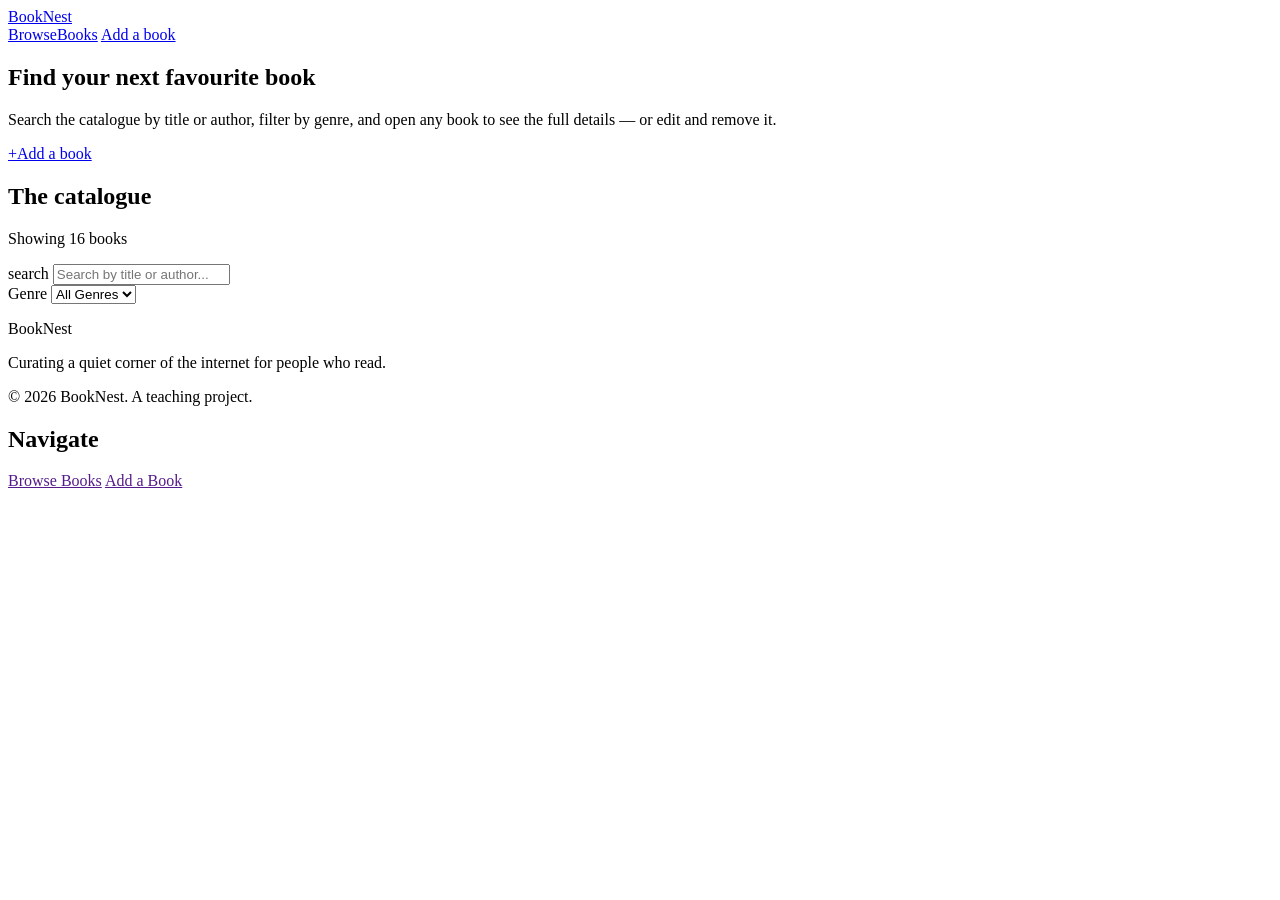
==== frontend/HTML/index.html @ 7cdb6aa8 "Finished the HTML" ====
<!doctype html>
<html lang="en">
  <head>
    <meta charset="UTF-8" />
    <meta name="viewport" content="width=device-width, initial-scale=1.0" />
    <title>BookNest-Find your next favorite book</title>
    <!-- ==================style sheets======================= -->
    <link rel="stylesheet" href="" />
    <link rel="stylesheet" href="" />
    <link rel="stylesheet" href="" />
    <link rel="stylesheet" href="" />
    <link rel="stylesheet" href="" />
  </head>
  <body>
    <!--==========navigation of the page(shared in every page)============= -->
    <header class="site-header">
      <div class="container">
        <a class="brand" href="#">BookNest</a>
        <nav class="main-nav">
          <a class="is-active" href="#">BrowseBooks</a>
          <a href="#">Add a book</a>
        </nav>
      </div>
    </header>
    <main class="site-main">
      <!--======================== Hero of the page ========================-->
      <section class="hero">
        <div class="hero-inner">
          <h1>Find your next favourite book</h1>
          <p class="hero-tagline">
            Search the catalogue by title or author, filter by genre, and open
            any book to see the full details — or edit and remove it.
          </p>
          <a class="btn btn-primary btn-pill" href="#">+Add a book</a>
        </div>
      </section>
      <!--======================== Search & Grid ========================-->
      <section class="page-section">
        <div class="container">
          <!--================= The catalogue heading ========================-->
          <div class="section-head">
            <h2>The catalogue</h2>
            <p class="result-count" id="result-count">Showing 16 books</p>
          </div>
          <!--==================== search + filtering =======================-->
          <div class="toolbar">
            <div class="toolbar-field toolbar-search">
              <label class="feild-lable" for="search-input">search</label>
              <input
                class="input"
                id="search-input"
                type="search"
                placeholder="Search by title or author..."
              />
            </div>
            <div class="toolbar-field toolbar-gener">
              <label class="field-lable" for="genre-select">Genre</label>
              <select id="genre-select" class="select">
                <option value>All Genres</option>
                <option value="Fiction">Fiction</option>
                <option value="Mystery">Mystery</option>
                <option value="Sci-Fi">Sci-Fi</option>
                <option value="Fantasy">Fantasy</option>
                <option value="Biography">Biography</option>
                <option value="History">History</option>
                <option value="Self-Help">Self-Help</option>
                <option value="Romance">Romance</option>
              </select>
            </div>
          </div>
          <div class="book-grid" id="book-grid"></div>
        </div>
      </section>
    </main>
    <!--======================== footer of the page (shared in every page) ========================-->
    <footer class="site-footer">
      <div class="container">
        <div class="footer-grid">
          <div>
            <p class="footer-brand">BookNest</p>
            <p>Curating a quiet corner of the internet for people who read.</p>
            <p class="footer-note">&copy; 2026 BookNest. A teaching project.</p>
          </div>
          <div>
            <h2 class="footer-heading">Navigate</h2>
            <div class="footer-links">
              <a href="">Browse Books</a>
              <a href="">Add a Book</a>
            </div>
          </div>
        </div>
      </div>
    </footer>
    <!--======================== scripts ========================-->
    <script src=""></script>
    <script src=""></script>
    <script src="index.js"></script>
  </body>
</html>
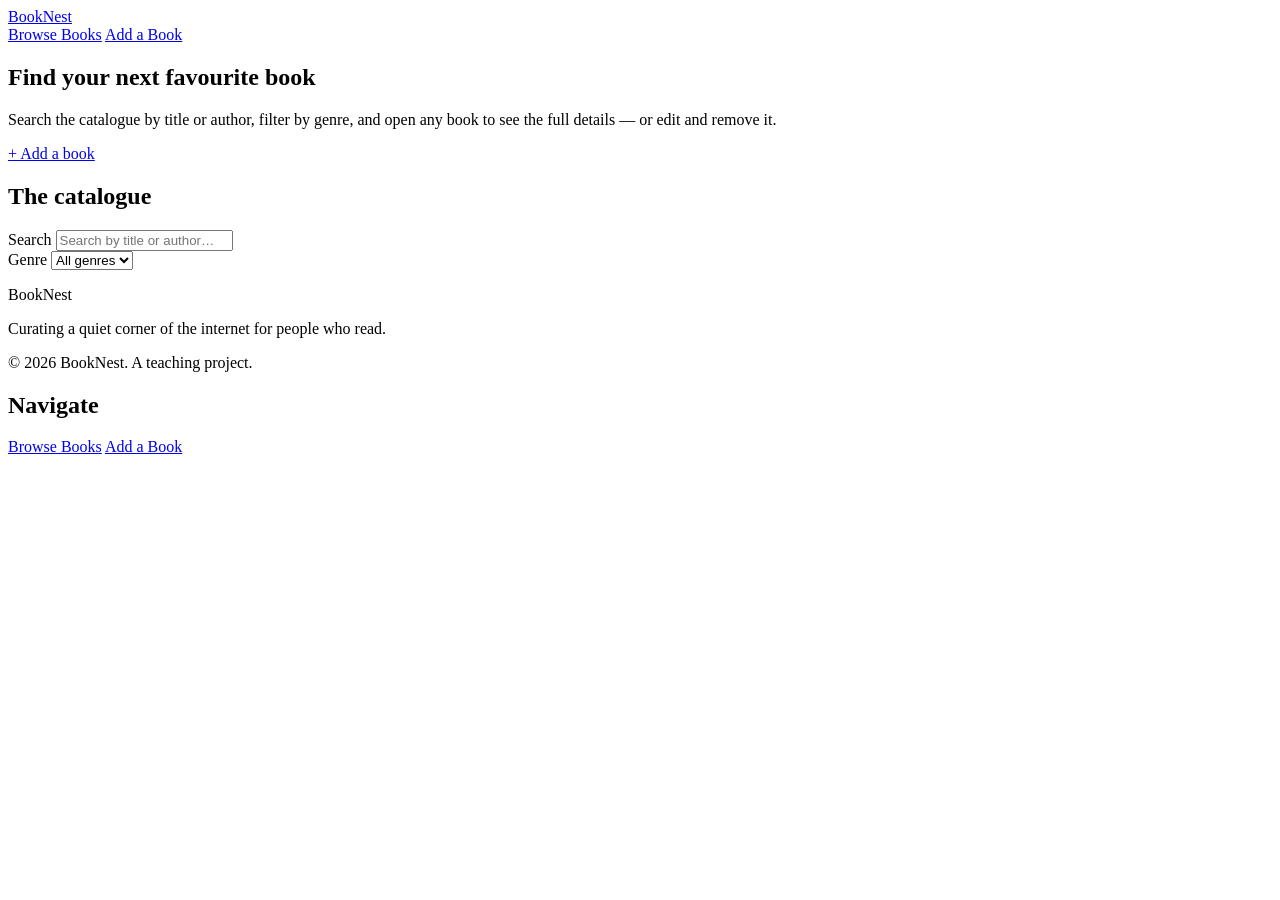
==== commit b2f85430: "css is going well" ====
--- a/frontend/HTML/index.html
+++ b/frontend/HTML/index.html
@@ -1,99 +1,119 @@
-<!doctype html>
+<!DOCTYPE html>
 <html lang="en">
-  <head>
-    <meta charset="UTF-8" />
-    <meta name="viewport" content="width=device-width, initial-scale=1.0" />
-    <title>BookNest-Find your next favorite book</title>
-    <!-- ==================style sheets======================= -->
-    <link rel="stylesheet" href="" />
-    <link rel="stylesheet" href="" />
-    <link rel="stylesheet" href="" />
-    <link rel="stylesheet" href="" />
-    <link rel="stylesheet" href="" />
-  </head>
-  <body>
-    <!--==========navigation of the page(shared in every page)============= -->
-    <header class="site-header">
+<head>
+  <meta charset="UTF-8" />
+  <meta name="viewport" content="width=device-width, initial-scale=1.0" />
+  <title>BookNest — Find your next favourite book</title>
+  <meta name="description" content="Browse, add, and manage a small book catalogue." />
+
+  <!-- Google Fonts: a display serif for headings, a clean sans for body text -->
+  <link rel="preconnect" href="https://fonts.googleapis.com" />
+  <link rel="preconnect" href="https://fonts.gstatic.com" crossorigin />
+  <link
+    href="https://fonts.googleapis.com/css2?family=Inter:wght@400;500;600&family=Literata:wght@600;700&display=swap"
+    rel="stylesheet"
+  />
+
+  <!-- Stylesheets load in cascade order: tokens, then base, then layout,
+       then components, then the media queries that override them all. -->
+  <link rel="stylesheet" href="css/variables.css" />
+  <link rel="stylesheet" href="css/base.css" />
+  <link rel="stylesheet" href="css/layout.css" />
+  <link rel="stylesheet" href="css/components.css" />
+  <link rel="stylesheet" href="css/responsive.css" />
+</head>
+<body>
+
+  <!-- ===================== HEADER (shared on every page) ===================== -->
+  <header class="site-header">
+    <div class="container">
+      <a class="brand" href="index.html">BookNest</a>
+      <nav class="main-nav" aria-label="Main navigation">
+        <a class="is-active" href="index.html">Browse Books</a>
+        <a href="add-book.html">Add a Book</a>
+      </nav>
+    </div>
+  </header>
+
+  <main class="site-main">
+
+    <!-- ============================= HERO ============================= -->
+    <section class="hero">
+      <div class="hero-inner">
+        <h1>Find your next favourite book</h1>
+        <p class="hero-tagline">
+          Search the catalogue by title or author, filter by genre, and open
+          any book to see the full details — or edit and remove it.
+        </p>
+        <a class="btn btn-primary btn-pill" href="add-book.html">
+          + Add a book
+        </a>
+      </div>
+    </section>
+
+    <!-- ========================== SEARCH + GRID ========================= -->
+    <section class="page-section">
       <div class="container">
-        <a class="brand" href="#">BookNest</a>
-        <nav class="main-nav">
-          <a class="is-active" href="#">BrowseBooks</a>
-          <a href="#">Add a book</a>
-        </nav>
+
+        <div class="section-head">
+          <h2>The catalogue</h2>
+          <p class="result-count" id="result-count"></p>
+        </div>
+
+        <!-- ===================== SEARCH + FILTER TOOLBAR ==================== -->
+        <div class="toolbar">
+          <div class="toolbar-field toolbar-search">
+            <label class="field-label" for="search-input">Search</label>
+            <input
+              class="input"
+              type="search"
+              id="search-input"
+              placeholder="Search by title or author…"
+              autocomplete="off"
+            />
+          </div>
+
+          <div class="toolbar-field toolbar-genre">
+            <label class="field-label" for="genre-select">Genre</label>
+            <!-- index.js adds one <option> per genre from the API.
+                 The empty value means "don't filter by genre at all". -->
+            <select class="select" id="genre-select">
+              <option value="">All genres</option>
+            </select>
+          </div>
+        </div>
+
+        <!-- The CSS Grid the cards land in. index.js fills it. -->
+        <div class="book-grid" id="book-grid"></div>
+
       </div>
-    </header>
-    <main class="site-main">
-      <!--======================== Hero of the page ========================-->
-      <section class="hero">
-        <div class="hero-inner">
-          <h1>Find your next favourite book</h1>
-          <p class="hero-tagline">
-            Search the catalogue by title or author, filter by genre, and open
-            any book to see the full details — or edit and remove it.
-          </p>
-          <a class="btn btn-primary btn-pill" href="#">+Add a book</a>
+    </section>
+
+  </main>
+
+  <!-- ===================== FOOTER (shared on every page) ==================== -->
+  <footer class="site-footer">
+    <div class="container">
+      <div class="footer-grid">
+        <div>
+          <p class="footer-brand">BookNest</p>
+          <p>Curating a quiet corner of the internet for people who read.</p>
+          <p class="footer-note">© 2026 BookNest. A teaching project.</p>
         </div>
-      </section>
-      <!--======================== Search & Grid ========================-->
-      <section class="page-section">
-        <div class="container">
-          <!--================= The catalogue heading ========================-->
-          <div class="section-head">
-            <h2>The catalogue</h2>
-            <p class="result-count" id="result-count">Showing 16 books</p>
-          </div>
-          <!--==================== search + filtering =======================-->
-          <div class="toolbar">
-            <div class="toolbar-field toolbar-search">
-              <label class="feild-lable" for="search-input">search</label>
-              <input
-                class="input"
-                id="search-input"
-                type="search"
-                placeholder="Search by title or author..."
-              />
-            </div>
-            <div class="toolbar-field toolbar-gener">
-              <label class="field-lable" for="genre-select">Genre</label>
-              <select id="genre-select" class="select">
-                <option value>All Genres</option>
-                <option value="Fiction">Fiction</option>
-                <option value="Mystery">Mystery</option>
-                <option value="Sci-Fi">Sci-Fi</option>
-                <option value="Fantasy">Fantasy</option>
-                <option value="Biography">Biography</option>
-                <option value="History">History</option>
-                <option value="Self-Help">Self-Help</option>
-                <option value="Romance">Romance</option>
-              </select>
-            </div>
-          </div>
-          <div class="book-grid" id="book-grid"></div>
-        </div>
-      </section>
-    </main>
-    <!--======================== footer of the page (shared in every page) ========================-->
-    <footer class="site-footer">
-      <div class="container">
-        <div class="footer-grid">
-          <div>
-            <p class="footer-brand">BookNest</p>
-            <p>Curating a quiet corner of the internet for people who read.</p>
-            <p class="footer-note">&copy; 2026 BookNest. A teaching project.</p>
-          </div>
-          <div>
-            <h2 class="footer-heading">Navigate</h2>
-            <div class="footer-links">
-              <a href="">Browse Books</a>
-              <a href="">Add a Book</a>
-            </div>
+
+        <div>
+          <h2 class="footer-heading">Navigate</h2>
+          <div class="footer-links">
+            <a href="index.html">Browse Books</a>
+            <a href="add-book.html">Add a Book</a>
           </div>
         </div>
       </div>
-    </footer>
-    <!--======================== scripts ========================-->
-    <script src=""></script>
-    <script src=""></script>
-    <script src="index.js"></script>
-  </body>
+    </div>
+  </footer>
+
+  <script src="js/config.js"></script>
+  <script src="js/utils.js"></script>
+  <script src="js/index.js"></script>
+</body>
 </html>
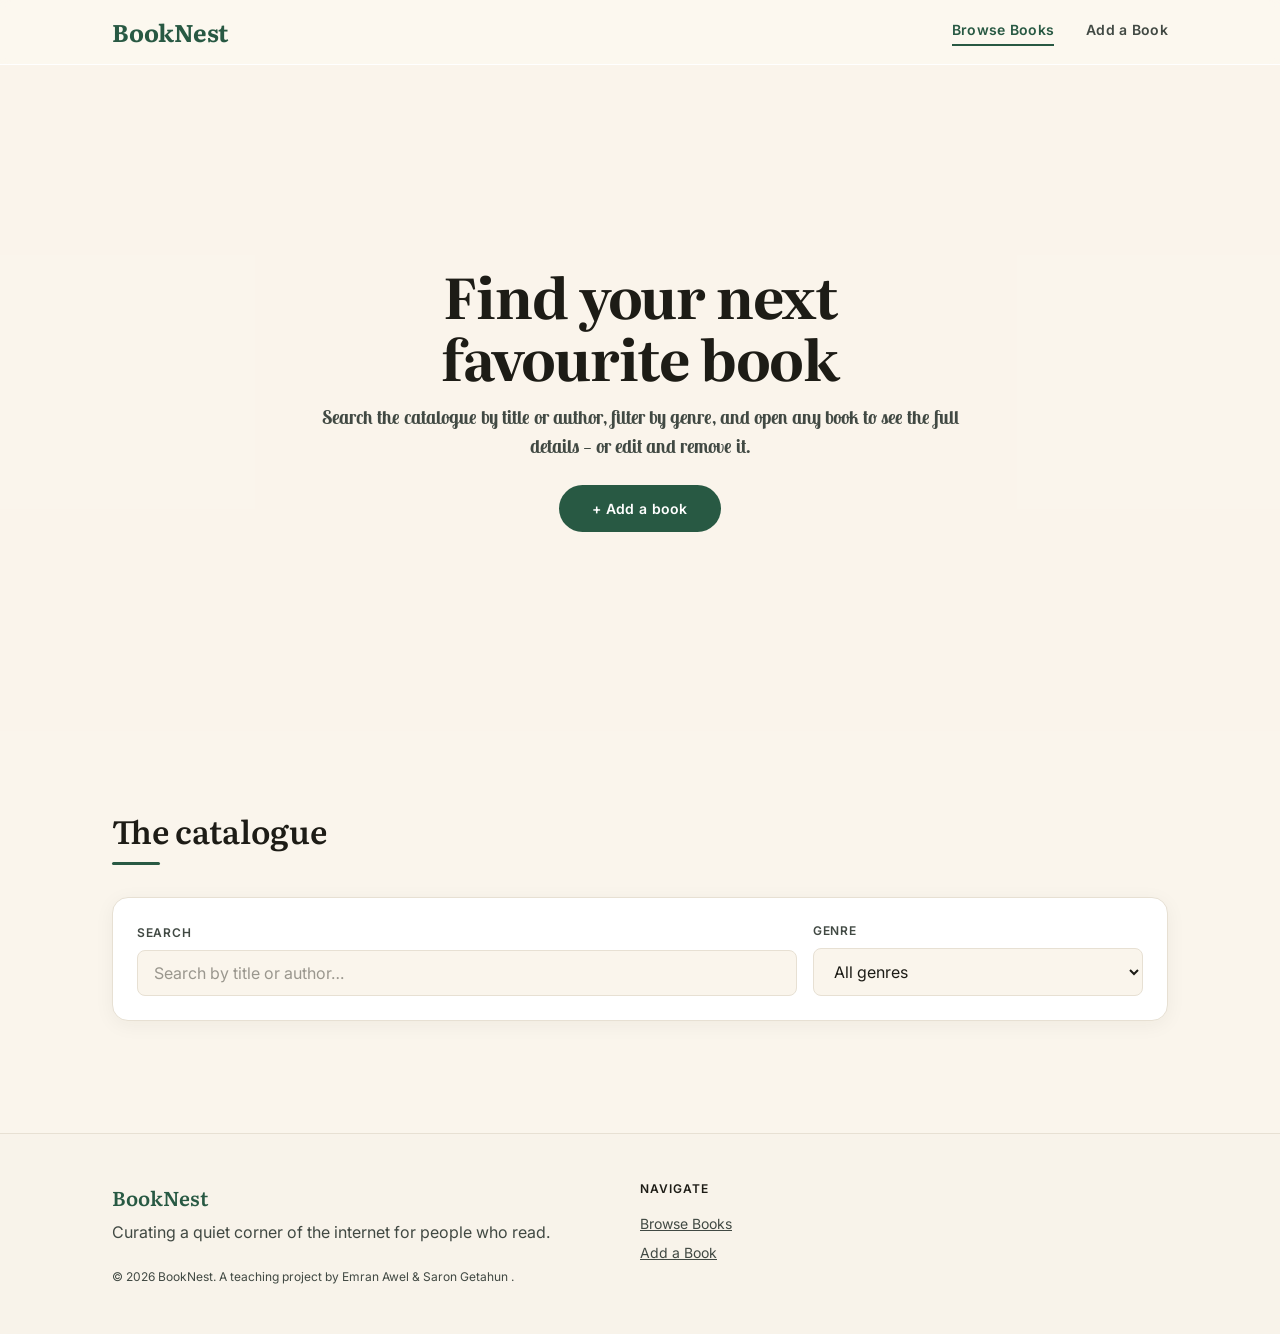
==== commit 3d48cc1e: "css finished" ====
--- a/frontend/HTML/index.html
+++ b/frontend/HTML/index.html
@@ -1,119 +1,130 @@
-<!DOCTYPE html>
+<!doctype html>
 <html lang="en">
-<head>
-  <meta charset="UTF-8" />
-  <meta name="viewport" content="width=device-width, initial-scale=1.0" />
-  <title>BookNest — Find your next favourite book</title>
-  <meta name="description" content="Browse, add, and manage a small book catalogue." />
+  <head>
+    <meta charset="UTF-8" />
+    <meta name="viewport" content="width=device-width, initial-scale=1.0" />
+    <title>BookNest — Find your next favourite book</title>
+    <meta
+      name="description"
+      content="Browse, add, and manage a small book catalogue."
+    />
 
-  <!-- Google Fonts: a display serif for headings, a clean sans for body text -->
-  <link rel="preconnect" href="https://fonts.googleapis.com" />
-  <link rel="preconnect" href="https://fonts.gstatic.com" crossorigin />
-  <link
-    href="https://fonts.googleapis.com/css2?family=Inter:wght@400;500;600&family=Literata:wght@600;700&display=swap"
-    rel="stylesheet"
-  />
+    <!-- Google Fonts: a display serif for headings, a clean sans for body text -->
+    <link rel="preconnect" href="https://fonts.googleapis.com" />
+    <link rel="preconnect" href="https://fonts.gstatic.com" crossorigin />
+    <link
+      href="https://fonts.googleapis.com/css2?family=Inter:wght@400;500;600&family=Literata:wght@600;700&display=swap"
+      rel="stylesheet"
+    />
+    <link rel="preconnect" href="https://fonts.googleapis.com" />
+    <link rel="preconnect" href="https://fonts.gstatic.com" crossorigin />
+    <link
+      href="https://fonts.googleapis.com/css2?family=Lobster+Two:ital,wght@0,400;0,700;1,400;1,700&family=Yuyu+Short&display=swap"
+      rel="stylesheet"
+    />
 
-  <!-- Stylesheets load in cascade order: tokens, then base, then layout,
-       then components, then the media queries that override them all. -->
-  <link rel="stylesheet" href="css/variables.css" />
-  <link rel="stylesheet" href="css/base.css" />
-  <link rel="stylesheet" href="css/layout.css" />
-  <link rel="stylesheet" href="css/components.css" />
-  <link rel="stylesheet" href="css/responsive.css" />
-</head>
-<body>
+    <link
+      rel="shortcut icon"
+      href="../images/icon/books-stack-of-three.png"
+      type="image/x-icon"
+    />
 
-  <!-- ===================== HEADER (shared on every page) ===================== -->
-  <header class="site-header">
-    <div class="container">
-      <a class="brand" href="index.html">BookNest</a>
-      <nav class="main-nav" aria-label="Main navigation">
-        <a class="is-active" href="index.html">Browse Books</a>
-        <a href="add-book.html">Add a Book</a>
-      </nav>
-    </div>
-  </header>
+    <link rel="stylesheet" href="../CSS/variables.css" />
+    <link rel="stylesheet" href="../CSS/base.css" />
+    <link rel="stylesheet" href="../CSS/layout.css" />
+    <link rel="stylesheet" href="../CSS/components.css" />
+    <link rel="stylesheet" href="../CSS/responsive.css" />
+  </head>
+  <body>
+    <!-- ===================== HEADER (shared on every page) ===================== -->
+    <header class="site-header">
+      <div class="container">
+        <a class="brand" href="index.html">BookNest</a>
+        <nav class="main-nav" aria-label="Main navigation">
+          <a class="is-active" href="index.html">Browse Books</a>
+          <a href="add-book.html">Add a Book</a>
+        </nav>
+      </div>
+    </header>
 
-  <main class="site-main">
+    <main class="site-main">
+      <!-- ============================= HERO ============================= -->
+      <section class="hero">
+        <div class="hero-inner">
+          <h1>Find your next favourite book</h1>
+          <p class="hero-tagline">
+            Search the catalogue by title or author, filter by genre, and open
+            any book to see the full details — or edit and remove it.
+          </p>
+          <a class="btn btn-primary btn-pill" href="add-book.html">
+            + Add a book
+          </a>
+        </div>
+      </section>
 
-    <!-- ============================= HERO ============================= -->
-    <section class="hero">
-      <div class="hero-inner">
-        <h1>Find your next favourite book</h1>
-        <p class="hero-tagline">
-          Search the catalogue by title or author, filter by genre, and open
-          any book to see the full details — or edit and remove it.
-        </p>
-        <a class="btn btn-primary btn-pill" href="add-book.html">
-          + Add a book
-        </a>
-      </div>
-    </section>
-
-    <!-- ========================== SEARCH + GRID ========================= -->
-    <section class="page-section">
-      <div class="container">
-
-        <div class="section-head">
-          <h2>The catalogue</h2>
-          <p class="result-count" id="result-count"></p>
-        </div>
-
-        <!-- ===================== SEARCH + FILTER TOOLBAR ==================== -->
-        <div class="toolbar">
-          <div class="toolbar-field toolbar-search">
-            <label class="field-label" for="search-input">Search</label>
-            <input
-              class="input"
-              type="search"
-              id="search-input"
-              placeholder="Search by title or author…"
-              autocomplete="off"
-            />
+      <!-- ========================== SEARCH + GRID ========================= -->
+      <section class="page-section">
+        <div class="container">
+          <div class="section-head">
+            <h2>The catalogue</h2>
+            <p class="result-count" id="result-count"></p>
           </div>
 
-          <div class="toolbar-field toolbar-genre">
-            <label class="field-label" for="genre-select">Genre</label>
-            <!-- index.js adds one <option> per genre from the API.
+          <!-- ===================== SEARCH + FILTER TOOLBAR ==================== -->
+          <div class="toolbar">
+            <div class="toolbar-field toolbar-search">
+              <label class="field-label" for="search-input">Search</label>
+              <input
+                class="input"
+                type="search"
+                id="search-input"
+                placeholder="Search by title or author…"
+                autocomplete="off"
+              />
+            </div>
+
+            <div class="toolbar-field toolbar-genre">
+              <label class="field-label" for="genre-select">Genre</label>
+              <!-- index.js adds one <option> per genre from the API.
                  The empty value means "don't filter by genre at all". -->
-            <select class="select" id="genre-select">
-              <option value="">All genres</option>
-            </select>
+              <select class="select" id="genre-select">
+                <option value="">All genres</option>
+              </select>
+            </div>
           </div>
+
+          <!-- The CSS Grid the cards land in. index.js fills it. -->
+          <div class="book-grid" id="book-grid"></div>
         </div>
+      </section>
+    </main>
 
-        <!-- The CSS Grid the cards land in. index.js fills it. -->
-        <div class="book-grid" id="book-grid"></div>
+    <!-- ===================== FOOTER (shared on every page) ==================== -->
+    <footer class="site-footer">
+      <div class="container">
+        <div class="footer-grid">
+          <div>
+            <p class="footer-brand">BookNest</p>
+            <p>Curating a quiet corner of the internet for people who read.</p>
+            <p class="footer-note">
+              © 2026 BookNest. A teaching project by Emran Awel &amp; Saron
+              Getahun .
+            </p>
+          </div>
 
-      </div>
-    </section>
-
-  </main>
-
-  <!-- ===================== FOOTER (shared on every page) ==================== -->
-  <footer class="site-footer">
-    <div class="container">
-      <div class="footer-grid">
-        <div>
-          <p class="footer-brand">BookNest</p>
-          <p>Curating a quiet corner of the internet for people who read.</p>
-          <p class="footer-note">© 2026 BookNest. A teaching project.</p>
-        </div>
-
-        <div>
-          <h2 class="footer-heading">Navigate</h2>
-          <div class="footer-links">
-            <a href="index.html">Browse Books</a>
-            <a href="add-book.html">Add a Book</a>
+          <div>
+            <h2 class="footer-heading">Navigate</h2>
+            <div class="footer-links">
+              <a href="index.html">Browse Books</a>
+              <a href="add-book.html">Add a Book</a>
+            </div>
           </div>
         </div>
       </div>
-    </div>
-  </footer>
+    </footer>
 
-  <script src="js/config.js"></script>
-  <script src="js/utils.js"></script>
-  <script src="js/index.js"></script>
-</body>
+    <script src="js/config.js"></script>
+    <script src="js/utils.js"></script>
+    <script src="js/index.js"></script>
+  </body>
 </html>
--- a/frontend/CSS/variables.css
+++ b/frontend/CSS/variables.css
@@ -0,0 +1,52 @@
+:root {
+  /* ---- Palette: a warm "independent bookshop" scheme -------------------- */
+  --color-bg: #faf5ec; /* paper — the page background */
+  --color-surface: #ffffff; /* cards sit slightly above the paper */
+  --color-surface-soft: #f8f3ea; /* tinted bands (footer, feature strip) */
+  --color-text: #1d1c16; /* ink — softer than pure black */
+  --color-muted: #414943; /* secondary text */
+  --color-accent: #285943; /* forest green — buttons and links */
+  --color-accent-dark: #0c412d; /* the hover/pressed version */
+  --color-accent-soft: #d7e9df; /* pale green wash */
+  --color-gold: #9a7420; /* muted gold — ratings and genre tags */
+  --color-gold-soft: #f5e6c4; /* the gold at low strength */
+  --color-border: #e7e0d3; /* hairline borders */
+  --color-error: #ba1a1a;
+  --color-error-bg: #ffdad6;
+  --color-success: #1e4f25;
+  --color-success-bg: #d7e9df;
+
+  /* ---- Spacing scale ---------------------------------------------------
+     Everything is a multiple of 4px, so the layout keeps a steady rhythm. */
+  --space-1: 4px;
+  --space-2: 8px;
+  --space-3: 16px;
+  --space-4: 24px;
+  --space-5: 32px;
+  --space-6: 48px;
+  --space-7: 64px;
+
+  /* ---- Corner radius --------------------------------------------------- */
+  --radius-sm: 0.25rem;
+  --radius: 0.5rem; 
+  --radius-md: 0.75rem;
+  --radius-lg: 1rem; 
+  --radius-xl: 1.5rem;
+  --radius-full: 9999px; 
+
+  /* ---- Shadows --------------------------------------------------------- */
+  --shadow-soft: 0 4px 20px rgba(36, 33, 28, 0.05);
+  --shadow-lift: 0 12px 28px rgba(36, 33, 28, 0.12);
+  --shadow-cover:
+    0 12px 24px -4px rgba(36, 33, 28, 0.15),
+    0 4px 8px -2px rgba(36, 33, 28, 0.05);
+
+  /* ---- Typography ------------------------------------------------------ */
+  --font-display: "Literata", Georgia, "Times New Roman", serif;
+  --font-body: "Inter", "Segoe UI", Helvetica, Arial, sans-serif;
+  --font-p1: "Lobster Two", sans-serif;
+
+  /* ---- Layout ---------------------------------------------------------- */
+  --container-max: 1120px; 
+  --header-height: 64px;
+}
--- a/frontend/CSS/base.css
+++ b/frontend/CSS/base.css
@@ -0,0 +1,153 @@
+*,
+*::before,
+*::after {
+  box-sizing: border-box;
+}
+
+body,
+h1,
+h2,
+h3,
+h4,
+h5,
+h6,
+p,
+figure,
+blockquote,
+ul,
+ol,
+dl,
+dd {
+  margin: 0;
+}
+
+ul,
+ol {
+  padding: 0;
+  list-style: none;
+}
+
+html {
+  scroll-behavior: smooth;
+}
+
+h1,
+h2,
+h3 {
+  scroll-margin-top: calc(var(--header-height) + var(--space-4));
+}
+
+::selection {
+  background-color: var(--color-accent-soft);
+  color: var(--color-accent-dark);
+}
+
+body {
+  background-color: var(--color-bg);
+  color: var(--color-text);
+  font-family: var(--font-body);
+  font-size: 1rem;
+  line-height: 1.5;
+  min-height: 100vh;
+  display: flex;
+  flex-direction: column;
+  -webkit-font-smoothing: antialiased;
+}
+
+h1,
+h2,
+h3,
+h4 {
+  font-family: var(--font-display);
+  font-weight: 700;
+  line-height: 1.2;
+  color: var(--color-text);
+}
+
+h1 {
+  font-size: 2rem;
+  letter-spacing: -0.01em;
+}
+
+.hero .hero-inner p {
+  font-family: var(--font-p1);
+  font-size: 1.2rem;
+  font-weight: 700;
+  font-style: normal;
+}
+
+h2 {
+  font-size: 1.625rem;
+  font-weight: 600;
+}
+
+h3 {
+  font-size: 1.25rem;
+  font-weight: 600;
+}
+
+p {
+  color: var(--color-muted);
+}
+
+.prose p + p {
+  margin-top: var(--space-3);
+}
+
+small {
+  font-size: 0.75rem;
+}
+
+/* ---- Links --------------------------------------------------------------*/
+a {
+  color: var(--color-accent);
+  text-decoration: none;
+  transition: color 0.2s ease;
+}
+
+a:hover {
+  color: var(--color-accent-dark);
+  text-decoration: underline;
+  text-underline-offset: 3px;
+}
+
+a:focus-visible,
+button:focus-visible,
+input:focus-visible,
+select:focus-visible,
+textarea:focus-visible {
+  outline: 2px solid var(--color-accent);
+  outline-offset: 2px;
+}
+
+/* ---- images--------------------------------------------------------------*/
+img,
+svg {
+  display: block;
+  max-width: 100%;
+}
+
+button,
+input,
+select,
+textarea {
+  font-family: inherit;
+  font-size: 1rem;
+  color: inherit;
+}
+
+button {
+  cursor: pointer;
+}
+
+.visually-hidden {
+  position: absolute;
+  width: 1px;
+  height: 1px;
+  padding: 0;
+  margin: -1px;
+  overflow: hidden;
+  clip: rect(0, 0, 0, 0);
+  white-space: nowrap;
+  border: 0;
+}
--- a/frontend/CSS/layout.css
+++ b/frontend/CSS/layout.css
@@ -0,0 +1,184 @@
+/* ==========================================================================
+  header, nav, containers, footer,and the two page-level grids.
+   ========================================================================== */
+
+/* ---- The centred container ----------------------------------------------*/
+.container {
+  width: 100%;
+  max-width: var(--container-max);
+  margin-inline: auto;
+  padding-inline: var(--space-3); 
+}
+
+/* ---- Sticky header ------------------------------------------------------ */
+.site-header {
+  position: sticky;
+  top: 0;
+  z-index: 50;
+  background-color: rgba(254, 249, 240, 0.555);
+  backdrop-filter: blur(5px);
+  border-bottom: 1px solid var(--color-surface);
+}
+
+.site-header .container { 
+  display: flex;
+  align-items: center;
+  justify-content: space-between;
+  gap: var(--space-3);
+  min-height: var(--header-height);
+  flex-wrap: wrap;
+  padding-block: var(--space-2);
+}
+
+.brand {
+  font-family: var(--font-display);
+  font-size: 1.5rem;
+  font-weight: 700;
+  color: var(--color-accent);
+  letter-spacing: -0.01em;
+}
+
+.brand:hover {
+  text-decoration: none;
+  color: var(--color-accent-dark);
+}
+
+.main-nav {
+  display: flex;
+  flex-wrap: wrap;
+  align-items: center;
+  gap: var(--space-3);
+}
+
+.main-nav > a {
+  color: var(--color-muted);
+  font-size: 0.875rem; 
+  font-weight: 600;
+  letter-spacing: 0.02em;
+  padding-bottom: var(--space-1);
+  border-bottom: 2px solid transparent;
+}
+
+.main-nav > a:hover {
+  color: var(--color-accent);
+  text-decoration: none;
+  border-bottom-color: var(--color-border);
+}
+
+.main-nav > a.is-active {
+  color: var(--color-accent);
+  border-bottom-color: var(--color-accent);
+}
+
+/* ---- Page scaffolding --------------------------------------------------- */
+.site-main {
+  flex: 1;
+}
+
+.page-section {
+  padding-block: var(--space-6);
+}
+
+.section-head {
+  display: flex;
+  flex-wrap: wrap;
+  align-items: flex-end;
+  justify-content: space-between;
+  gap: var(--space-3);
+  margin-bottom: var(--space-5);
+}
+
+.section-head h2 {
+  position: relative;
+  padding-bottom: var(--space-3);
+}
+
+.section-head h2::after {
+  content: "";
+  position: absolute;
+  left: 0;
+  bottom: 0;
+  width: 48px;
+  height: 3px;
+  border-radius: var(--radius-full);
+  background-color: var(--color-accent);
+}
+
+.section-head-center h2::after {
+  left: 50%;
+  transform: translateX(-50%);
+}
+
+.band {
+  background-color: var(--color-surface-soft);
+  border-block: 1px solid var(--color-border);
+  padding-block: var(--space-6);
+  margin-top: var(--space-6);
+}
+
+/* ---- CSS GRID: the book grid ------------------------------------------*/
+.book-grid {
+  display: grid;
+  grid-template-columns: repeat(auto-fill, minmax(220px, 1fr));
+  gap: var(--space-4);
+}
+
+.feature-grid {
+  display: grid;
+  grid-template-columns: 1fr;    /* single column on mobile */
+  gap: var(--space-5);
+}
+
+/* ---- Footer -------------------------------------------------------------- */
+.site-footer {
+  background-color: var(--color-surface-soft);
+  border-top: 1px solid var(--color-border);
+  padding-block: var(--space-6);
+  margin-top: auto;   /* the other half of the sticky-footer trick */
+}
+
+.footer-grid {
+  display: grid;
+  grid-template-columns: 1fr;
+  gap: var(--space-5);
+}
+
+.footer-brand {
+  font-family: var(--font-display);
+  font-size: 1.25rem;
+  font-weight: 600;
+  color: var(--color-accent);
+  margin-bottom: var(--space-2);
+}
+
+.footer-heading {
+  font-family: var(--font-body);
+  font-size: 0.75rem;
+  font-weight: 600;
+  text-transform: uppercase;    /* shout it in small caps */
+  letter-spacing: 0.08em;
+  color: var(--color-text);
+  margin-bottom: var(--space-3);
+}
+
+.footer-links {
+  display: flex;
+  flex-direction: column;
+  gap: var(--space-2);
+}
+
+.footer-links a {
+  color: var(--color-muted);
+  font-size: 0.875rem;
+  text-decoration: underline;
+}
+
+.footer-links a:hover {
+  color: var(--color-gold);
+}
+
+.footer-note {
+  font-size: 0.75rem;
+  color: var(--color-muted);
+  margin-top: var(--space-4);
+}
--- a/frontend/CSS/components.css
+++ b/frontend/CSS/components.css
@@ -0,0 +1,589 @@
+.hero {
+  position: relative;
+  min-height: 60vh;
+  display: flex;
+  align-items: center;
+  justify-content: center;
+  text-align: center;
+  background-image: url("https://tse2.mm.bing.net/th/id/OIP.qH_e-1vPAMsrbYinvAvFvgHaDt?r=0&rs=1&pid=ImgDetMain&o=7&rm=3");
+  background-size: cover;
+  background-position: center;
+  background-repeat: no-repeat;
+  padding-block: var(--space-7);
+  overflow: hidden;
+}
+
+.hero::before {
+  content: "";
+  position: absolute;
+  top: 0;
+  right: 0;
+  bottom: 0;
+  left: 0;
+  background-color: rgba(250, 245, 236, 0.66);
+}
+
+.hero-inner {
+  position: relative;
+  z-index: 1;
+  max-width: 42rem;
+  margin-inline: auto;
+  padding-inline: var(--space-3);
+}
+
+.hero h1 {
+  font-size: 2rem;
+  margin-bottom: var(--space-3);
+}
+
+.hero-tagline {
+  font-size: 1.0625rem;
+  color: var(--color-muted);
+  margin-bottom: var(--space-4);
+}
+
+.btn {
+  display: inline-flex;
+  align-items: center;
+  justify-content: center;
+  gap: var(--space-2);
+  padding: 12px var(--space-5);
+  border: 1px solid transparent;
+  border-radius: var(--radius);
+  font-size: 0.875rem;
+  font-weight: 600;
+  letter-spacing: 0.02em;
+  text-align: center;
+  text-decoration: none;
+  transition:
+    background-color 0.2s ease,
+    color 0.2s ease,
+    transform 0.2s ease;
+}
+
+.btn-primary {
+  background-color: var(--color-accent);
+  color: #ffffff;
+}
+
+.btn-primary:hover {
+  background-color: var(--color-accent-dark);
+  color: #ffffff;
+  text-decoration: none;
+  transform: translateY(-1px);
+  box-shadow: 0 6px 16px rgba(12, 65, 45, 0.25);
+}
+
+.btn-outline {
+  background-color: transparent;
+  border-color: var(--color-accent);
+  color: var(--color-accent);
+}
+
+.btn-outline:hover {
+  background-color: var(--color-accent-soft);
+  border-color: var(--color-accent-dark);
+  color: var(--color-accent-dark);
+  text-decoration: none;
+}
+
+.btn-pill {
+  border-radius: var(--radius-full);
+}
+
+.btn-block {
+  width: 100%;
+}
+
+.btn:disabled {
+  opacity: 0.6;
+  cursor: not-allowed;
+}
+
+.book-card {
+  position: relative;
+  display: flex;
+  flex-direction: column;
+  background-color: var(--color-surface);
+  border: 1px solid var(--color-border);
+  border-radius: var(--radius-lg);
+  box-shadow: var(--shadow-soft);
+  padding: var(--space-3);
+  transition:
+    transform 0.3s ease,
+    box-shadow 0.3s ease;
+}
+
+.book-card:hover {
+  transform: translateY(-4px);
+  border-color: var(--color-accent-soft);
+  box-shadow: var(--shadow-lift);
+}
+
+.book-card:hover .book-card-cover {
+  transform: scale(1.02);
+}
+
+.book-card-cover {
+  aspect-ratio: 2 / 3;
+  width: 100%;
+  object-fit: cover;
+  border-radius: var(--radius);
+  background-color: var(--color-surface-soft);
+  box-shadow: var(--shadow-cover);
+  margin-bottom: var(--space-3);
+  transition: transform 0.35s ease;
+}
+
+.rating-badge {
+  position: absolute;
+  top: var(--space-4);
+  right: var(--space-4);
+  z-index: 2;
+  display: inline-flex;
+  align-items: center;
+  gap: 4px;
+  padding: 4px var(--space-2);
+  border-radius: var(--radius-full);
+  background-color: var(--color-gold-soft);
+  color: #6b4f12;
+  font-size: 0.75rem;
+  font-weight: 600;
+  letter-spacing: 0.02em;
+  box-shadow: var(--shadow-soft);
+}
+
+.book-card-body {
+  display: flex;
+  flex-direction: column;
+  flex: 1;
+  gap: var(--space-1);
+}
+
+.book-card-title {
+  font-size: 1.125rem;
+  line-height: 1.3;
+}
+
+.book-card-author {
+  font-size: 0.875rem;
+  color: var(--color-muted);
+}
+
+.book-card-actions {
+  /* margin-top: auto pushes the buttons down. */
+  margin-top: auto;
+  padding-top: var(--space-3);
+}
+
+.book-card-body > .chip {
+  align-self: flex-start;
+  margin-bottom: var(--space-1);
+}
+
+.book-grid > .book-card {
+  animation: card-in 0.4s ease both;
+}
+
+.book-grid > .book-card:nth-child(2n) {
+  animation-delay: 0.05s;
+}
+
+.book-grid > .book-card:nth-child(3n) {
+  animation-delay: 0.1s;
+}
+
+@keyframes card-in {
+  from {
+    opacity: 0;
+    transform: translateY(8px);
+  }
+  to {
+    opacity: 1;
+    transform: translateY(0);
+  }
+}
+
+.section-head-center {
+  justify-content: center;
+  text-align: center;
+}
+
+.lede {
+  max-width: 44rem;
+  font-size: 1.0625rem;
+  color: var(--color-muted);
+  margin-bottom: var(--space-5);
+}
+
+.stack-top-2 {
+  margin-top: var(--space-2);
+}
+.stack-top-3 {
+  margin-top: var(--space-3);
+}
+.stack-top-4 {
+  margin-top: var(--space-4);
+}
+.stack-top-5 {
+  margin-top: var(--space-5);
+}
+.stack-bottom-4 {
+  margin-bottom: var(--space-4);
+}
+.stack-bottom-5 {
+  margin-bottom: var(--space-5);
+}
+.measure {
+  max-width: 65ch;
+}
+
+/* ---- Chips / tags ------------------------------------------------------- */
+.chip {
+  display: inline-block;
+  padding: 4px var(--space-2);
+  border-radius: var(--radius-sm);
+  background-color: var(--color-gold-soft);
+  color: var(--color-gold);
+  font-size: 0.75rem;
+  font-weight: 600;
+  letter-spacing: 0.04em;
+}
+
+.chip-outline {
+  background-color: transparent;
+  border: 1px solid var(--color-border);
+  border-radius: var(--radius-full);
+  padding: 6px var(--space-3);
+  color: var(--color-muted);
+}
+
+/* ---- Toolbar (Explore search + filter) ---------------------------------- */
+.toolbar {
+  display: flex;
+  flex-direction: column;
+  gap: var(--space-3);
+  background-color: var(--color-surface);
+  border: 1px solid var(--color-border);
+  border-radius: var(--radius-lg);
+  box-shadow: var(--shadow-soft);
+  padding: var(--space-4);
+  margin-bottom: var(--space-5);
+}
+
+.toolbar-field {
+  display: flex;
+  flex-direction: column;
+  gap: var(--space-2);
+  flex: 1;
+  min-width: 0; /* see the note on .input below */
+}
+
+.field-label {
+  font-size: 0.75rem;
+  font-weight: 600;
+  text-transform: uppercase;
+  letter-spacing: 0.06em;
+  color: var(--color-muted);
+}
+
+.input,
+.select,
+.textarea {
+  width: 100%;
+  min-width: 0;
+  padding: 12px var(--space-3);
+  background: var(--color-bg);
+  border: 1px solid var(--color-border);
+  border-radius: var(--radius);
+  color: var(--color-text);
+  transition:
+    border-color 0.2s ease,
+    box-shadow 0.2s ease;
+}
+
+.input::placeholder,
+.textarea::placeholder {
+  color: #9a978e;
+}
+
+.input:focus,
+.select:focus,
+.textarea:focus {
+  outline: none;
+  border-color: var(--color-accent);
+  box-shadow: 0 0 0 1px var(--color-accent);
+}
+
+.textarea {
+  resize: vertical;
+  min-height: 8rem;
+}
+
+.form-field {
+  display: flex;
+  flex-direction: column;
+  gap: var(--space-2);
+  margin-bottom: var(--space-4);
+}
+
+.form-grid {
+  display: grid;
+  grid-template-columns: 1fr;
+  column-gap: var(--space-4);
+}
+
+.form-grid .form-field.span-2 {
+  grid-column: 1 / -1;
+}
+
+.form-actions {
+  display: flex;
+  flex-wrap: wrap;
+  gap: var(--space-3);
+  margin-top: var(--space-2);
+}
+
+.btn-danger {
+  background-color: var(--color-error-bg);
+  color: #7a1414;
+}
+
+.btn-danger:hover {
+  background-color: var(--color-error);
+  color: #ffffff;
+}
+
+.form-label {
+  font-size: 0.875rem;
+  font-weight: 600;
+  color: var(--color-text);
+}
+
+.field-error {
+  font-size: 0.8125rem;
+  color: var(--color-error);
+  min-height: 1.2em;
+}
+
+.panel {
+  position: relative;
+  background-color: var(--color-surface);
+  border: 1px solid var(--color-border);
+  border-radius: var(--radius-xl);
+  box-shadow: var(--shadow-soft);
+  padding: var(--space-5);
+  overflow: hidden;
+}
+
+.panel::after {
+  content: "";
+  position: absolute;
+  top: -40px;
+  right: -40px;
+  width: 128px;
+  height: 128px;
+  background-color: var(--color-accent-soft);
+  border-bottom-left-radius: 100px;
+  opacity: 0.5;
+  pointer-events: none;
+}
+
+/* ---- Section rule -------------------------------------------------------*/
+.rule-dashed {
+  border: 0;
+  border-top: 2px dashed var(--color-border);
+  margin-block: var(--space-6);
+}
+
+.contact-layout,
+.about-hero {
+  display: grid;
+  grid-template-columns: 1fr;
+  gap: var(--space-5);
+}
+
+/* ---- Book details page --------------------------------------------------- */
+.detail-layout {
+  display: grid;
+  grid-template-columns: 1fr;
+  gap: var(--space-5);
+  align-items: start;
+}
+
+.detail-cover {
+  width: 100%;
+  max-width: 340px;
+  margin-inline: auto;
+  border: 1px solid var(--color-border);
+  border-radius: var(--radius);
+  box-shadow: var(--shadow-cover);
+}
+
+.detail-title {
+  margin-bottom: var(--space-2);
+}
+
+.detail-author {
+  font-family: var(--font-display);
+  font-size: 1.25rem;
+  color: var(--color-muted);
+  margin-bottom: var(--space-4);
+}
+
+.meta-list {
+  display: flex;
+  flex-wrap: wrap;
+  gap: var(--space-2);
+  margin-bottom: var(--space-4);
+}
+
+.meta-pill {
+  padding: 6px var(--space-3);
+  border: 1px solid var(--color-border);
+  border-radius: var(--radius-full);
+  background-color: var(--color-surface-soft);
+  color: var(--color-muted);
+  font-size: 0.75rem;
+  font-weight: 600;
+  letter-spacing: 0.04em;
+}
+
+.detail-rating {
+  display: flex;
+  flex-wrap: wrap;
+  align-items: baseline;
+  gap: var(--space-3);
+  margin-bottom: var(--space-4);
+}
+
+.stars {
+  color: var(--color-gold);
+  font-size: 1.25rem;
+  letter-spacing: 0.1em;
+}
+
+.price {
+  font-family: var(--font-display);
+  font-size: 1.625rem;
+  font-weight: 700;
+  color: var(--color-accent);
+}
+
+.detail-description {
+  font-size: 1.0625rem;
+  line-height: 1.7;
+  max-width: 65ch; /* 65 characters in one line maximumly*/
+  margin-bottom: var(--space-5);
+}
+
+.back-link {
+  display: inline-flex;
+  align-items: center;
+  gap: var(--space-2);
+  font-size: 0.875rem;
+  font-weight: 600;
+  margin-bottom: var(--space-4);
+}
+
+/* Edit / Delete buttons under a book's details. */
+.detail-actions {
+  display: flex;
+  flex-wrap: wrap;
+  gap: var(--space-3);
+  margin-top: var(--space-5);
+}
+
+/* Hidden until "Delete" is clicked — a deliberate extra step before
+   anything is actually removed. */
+.confirm-box {
+  display: flex;
+  flex-wrap: wrap;
+  align-items: center;
+  justify-content: space-between;
+  gap: var(--space-3);
+  margin-top: var(--space-4);
+  padding: var(--space-4);
+  border: 1px dashed var(--color-error);
+  border-radius: var(--radius-lg);
+  background-color: var(--color-error-bg);
+  color: #7a1414;
+}
+
+/* ---- Loading / empty / error states ----------------------------------*/
+.state {
+  grid-column: 1 / -1;
+  text-align: center;
+  padding: var(--space-6) var(--space-4);
+  border: 1px dashed var(--color-border);
+  border-radius: var(--radius-lg);
+  background-color: var(--color-surface);
+  color: var(--color-muted);
+}
+
+.state-error {
+  border-style: solid;
+  border-color: var(--color-error);
+  background-color: var(--color-error-bg);
+  color: #7a1414;
+}
+
+.state-action {
+  margin-top: var(--space-4);
+}
+
+.state-title {
+  font-family: var(--font-display);
+  font-size: 1.125rem;
+  font-weight: 600;
+  color: inherit;
+  margin-bottom: var(--space-2);
+}
+
+/* A little spinning ring for the loading state. */
+.spinner {
+  width: 28px;
+  height: 28px;
+  margin: 0 auto var(--space-3);
+  border: 3px solid var(--color-border);
+  border-top-color: var(--color-accent);
+  border-radius: var(--radius-full);
+  animation: spin 0.8s linear infinite;
+}
+
+@keyframes spin {
+  to {
+    transform: rotate(360deg);
+  }
+}
+
+/* ---- Form feedback messages --------------------------------------------- */
+.form-message {
+  padding: var(--space-3);
+  border-radius: var(--radius);
+  font-size: 0.875rem;
+  margin-top: var(--space-3);
+}
+
+.form-message-success {
+  background-color: var(--color-success-bg);
+  border: 2px dashed var(--color-success);
+  color: var(--color-success);
+}
+
+.form-message-error {
+  background-color: var(--color-error-bg);
+  border: 2px dashed var(--color-error);
+  color: #7a1414;
+}
+
+/* Utility: hide an element completely (JS toggles this class on and off). */
+.is-hidden {
+  display: none;
+}
+
+.result-count {
+  font-size: 0.875rem;
+  color: var(--color-muted);
+  margin-bottom: var(--space-3);
+}
--- a/frontend/CSS/responsive.css
+++ b/frontend/CSS/responsive.css
@@ -0,0 +1,211 @@
+/* ==========================================================================
+
+   THE FOUR BREAKPOINTS
+   --------------------
+     (none)    320px+   phones. This is the default, written elsewhere.
+     480px     large phones and small tablets in portrait.
+     768px     tablets. The layout stops stacking and starts sitting side by side.
+     1024px    laptops and desktops. Full multi-column layout.
+     1280px    large monitors. Only typography and breathing room change.
+
+   480px and up — large phones
+   Slightly bigger type, slightly wider gutters. Still one column.
+   ========================================================================== */
+@media (min-width: 480px) {
+  .container {
+    padding-inline: var(--space-4);
+  }
+
+  h1 {
+    font-size: 2.25rem;
+  }
+
+  h2 {
+    font-size: 1.75rem;
+  }
+
+  .hero h1 {
+    font-size: 2.25rem;
+  }
+
+  .hero-tagline {
+    font-size: 1.125rem;
+  }
+
+  .book-card {
+    padding: var(--space-4);
+  }
+
+  /* Two feature columns fit comfortably from here. */
+  .feature-grid {
+    grid-template-columns: repeat(2, 1fr);
+  }
+
+  .footer-grid {
+    grid-template-columns: repeat(2, 1fr);
+  }
+
+  .detail-title {
+    font-size: 2.25rem;
+  }
+}
+
+
+/* ==========================================================================
+   768px and up — tablets
+   The big structural change: side-by-side layouts replace the stack.
+   ========================================================================== */
+@media (min-width: 768px) {
+  h1 {
+    font-size: 2.75rem;
+    letter-spacing: -0.02em;
+  }
+
+  h2 {
+    font-size: 2rem;
+  }
+
+  .site-header .container {
+    flex-wrap: nowrap;
+  }
+
+  .main-nav {
+    gap: var(--space-4);
+  }
+
+  .hero {
+    min-height: 64vh;
+  }
+
+  .hero h1 {
+    font-size: 2.75rem;
+    letter-spacing: -0.02em;
+  }
+
+  .toolbar {
+    flex-direction: row;
+    align-items: flex-end;
+  }
+
+  .toolbar-search {
+    flex: 2;
+  }
+
+  .toolbar-genre {
+    flex: 1;
+  }
+
+  .form-grid {
+    grid-template-columns: 1fr 1fr;
+  }
+
+  .detail-layout {
+    grid-template-columns: minmax(220px, 1fr) 2fr;
+    gap: var(--space-5);
+  }
+
+  .detail-cover {
+    margin-inline: 0;      
+  }
+
+  .contact-layout {
+    grid-template-columns: 1fr 1fr;
+    gap: var(--space-5);
+    align-items: start;
+  }
+
+  .about-hero {
+    grid-template-columns: 1fr 1fr;
+    gap: var(--space-5);
+    align-items: center;
+  }
+
+  .pull-quote blockquote {
+    font-size: 1.75rem;
+  }
+
+  .footer-grid {
+    grid-template-columns: 2fr 1fr 1fr;
+  }
+}
+
+
+/* ===============   1024px and up — laptops and desktops  ================ */
+@media (min-width: 1024px) {
+  .container {
+    padding-inline: var(--space-5);      
+  }
+
+  h1 {
+    font-size: 3rem;
+  }
+
+  .page-section {
+    padding-block: var(--space-7);
+  }
+
+  .hero {
+    min-height: 70vh;
+  }
+
+  .hero h1 {
+    font-size: 3rem;
+  }
+
+  .hero-tagline {
+    font-size: 1.1875rem;
+  }
+
+  .main-nav {
+    gap: var(--space-5);
+  }
+
+  .feature-grid {
+    grid-template-columns: repeat(3, 1fr);
+  }
+
+  .book-grid {
+    gap: var(--space-5);
+  }
+
+  .detail-layout {
+    grid-template-columns: minmax(260px, 1fr) 2fr;
+    gap: var(--space-6);
+  }
+
+  .contact-layout {
+    gap: var(--space-6);
+  }
+
+  .about-hero {
+    gap: var(--space-6);
+  }
+
+  .panel {
+    padding: var(--space-6);
+  }
+
+  .pull-quote blockquote {
+    font-size: 2rem;
+  }
+}
+
+@media (min-width: 1280px) {
+  .hero h1 {
+    font-size: 3.5rem;
+    line-height: 1.1;
+  }
+
+  .hero {
+    min-height: 74vh;
+  }
+
+  .page-section {
+    padding-block: 80px;
+  }
+
+  .detail-title {
+    font-size: 3rem;
+  }
+}
+
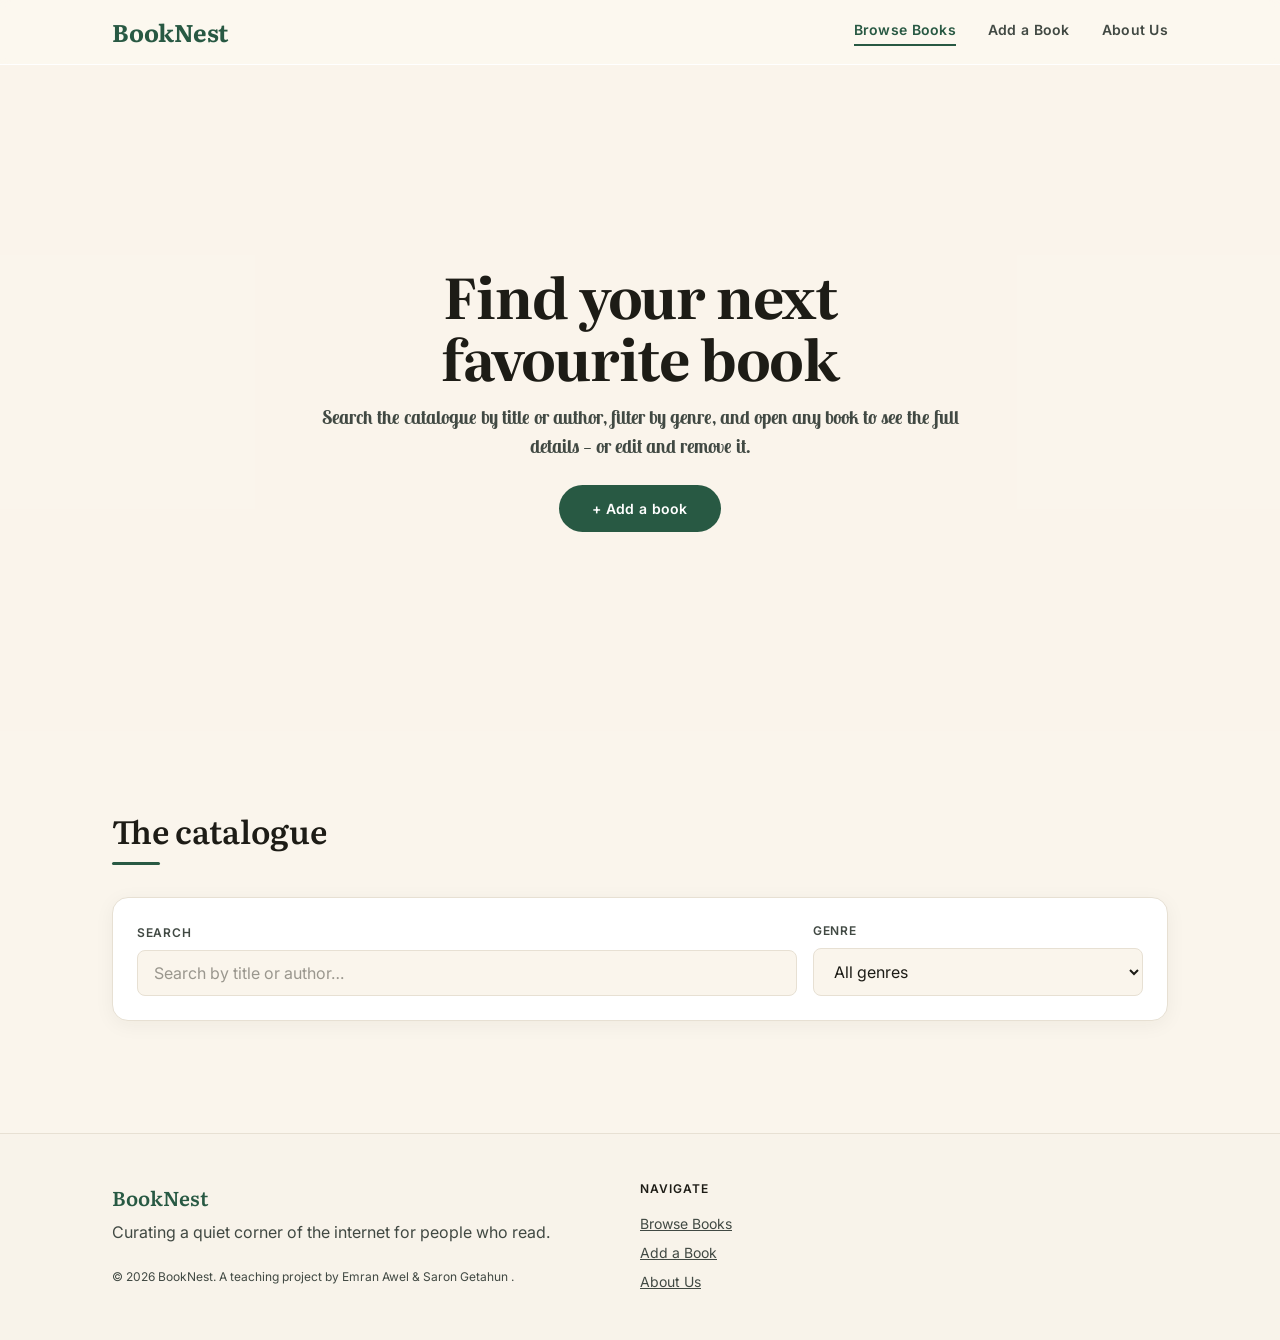
==== commit 6b7982f4: "adding sugested pages" ====
--- a/frontend/HTML/index.html
+++ b/frontend/HTML/index.html
@@ -43,6 +43,7 @@
         <nav class="main-nav" aria-label="Main navigation">
           <a class="is-active" href="index.html">Browse Books</a>
           <a href="add-book.html">Add a Book</a>
+          <a href="about.html">About Us</a>
         </nav>
       </div>
     </header>
@@ -117,14 +118,15 @@
             <div class="footer-links">
               <a href="index.html">Browse Books</a>
               <a href="add-book.html">Add a Book</a>
+              <a href="about.html">About Us</a>
             </div>
           </div>
         </div>
       </div>
     </footer>
 
-    <script src="js/config.js"></script>
-    <script src="js/utils.js"></script>
-    <script src="js/index.js"></script>
+    <script src="../js/config.js"></script>
+    <script src="../js/utils.js"></script>
+    <script src="../js/index.js"></script>
   </body>
 </html>
